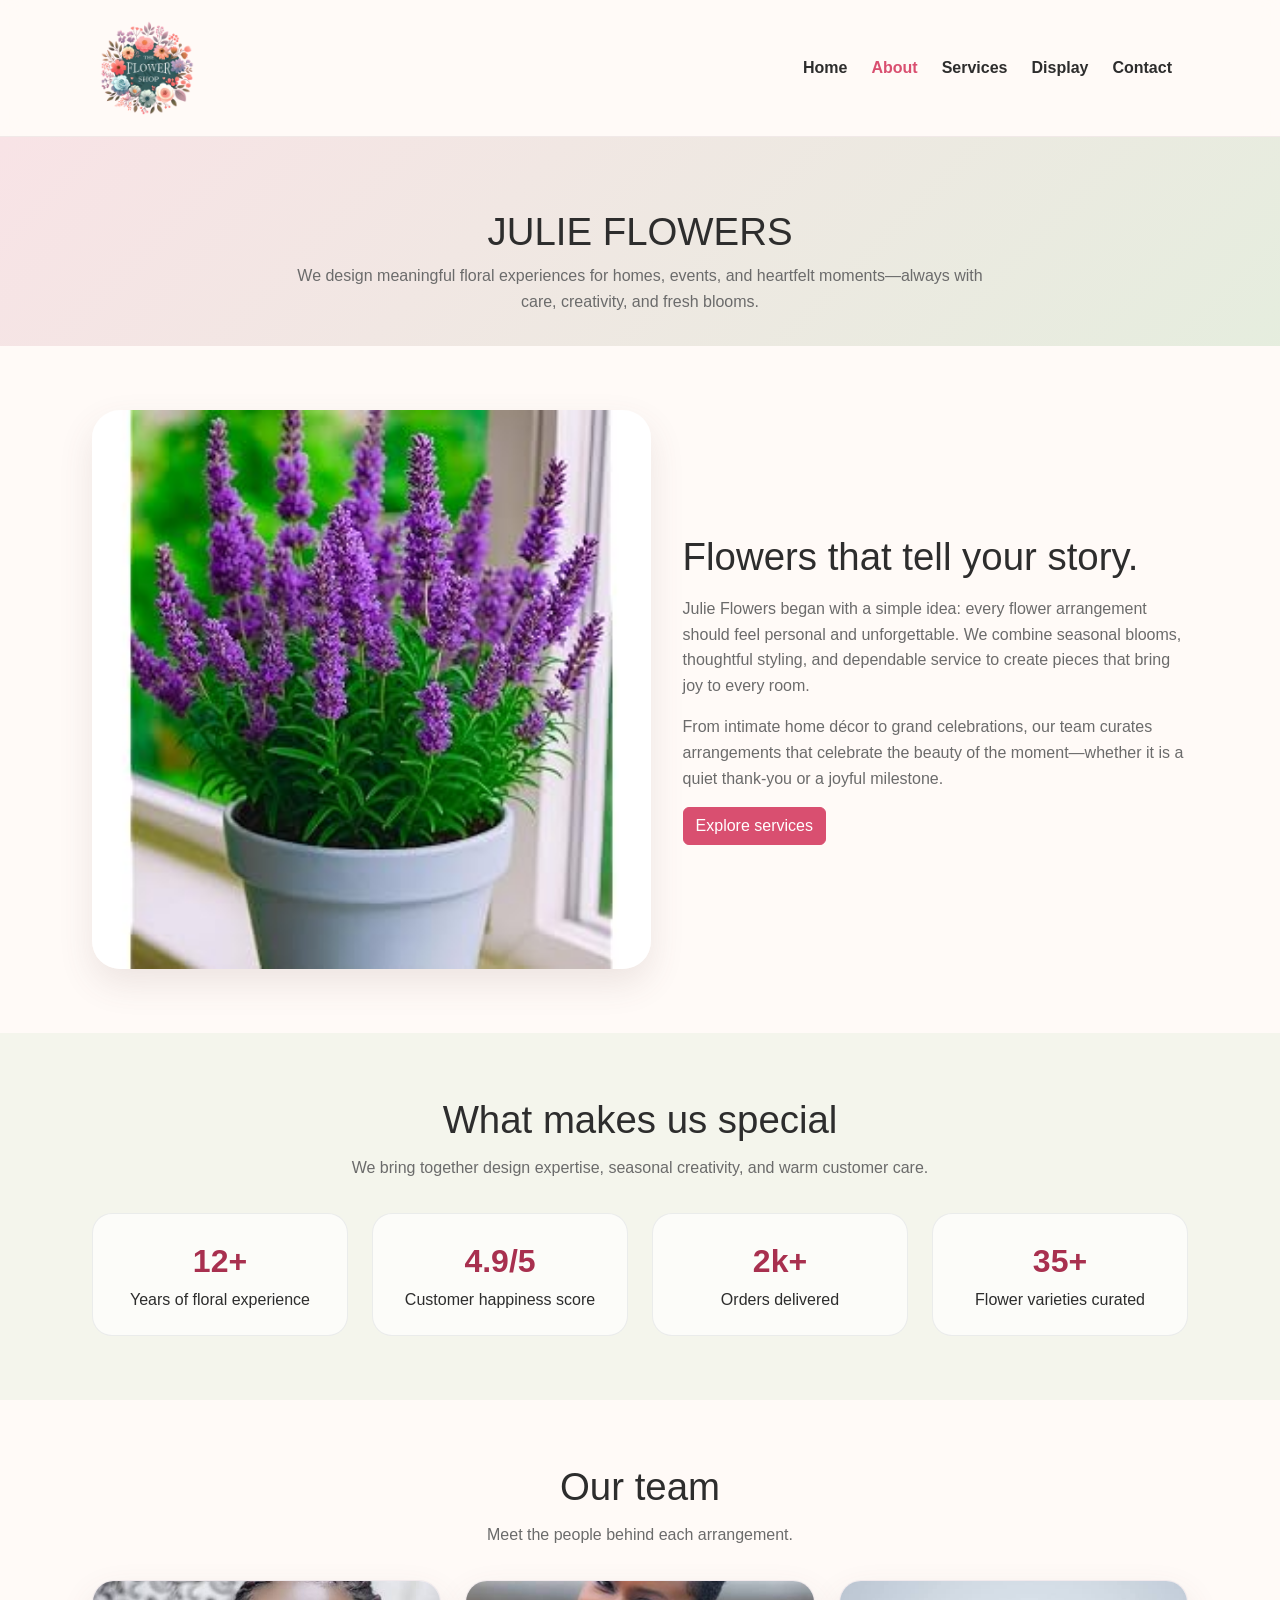
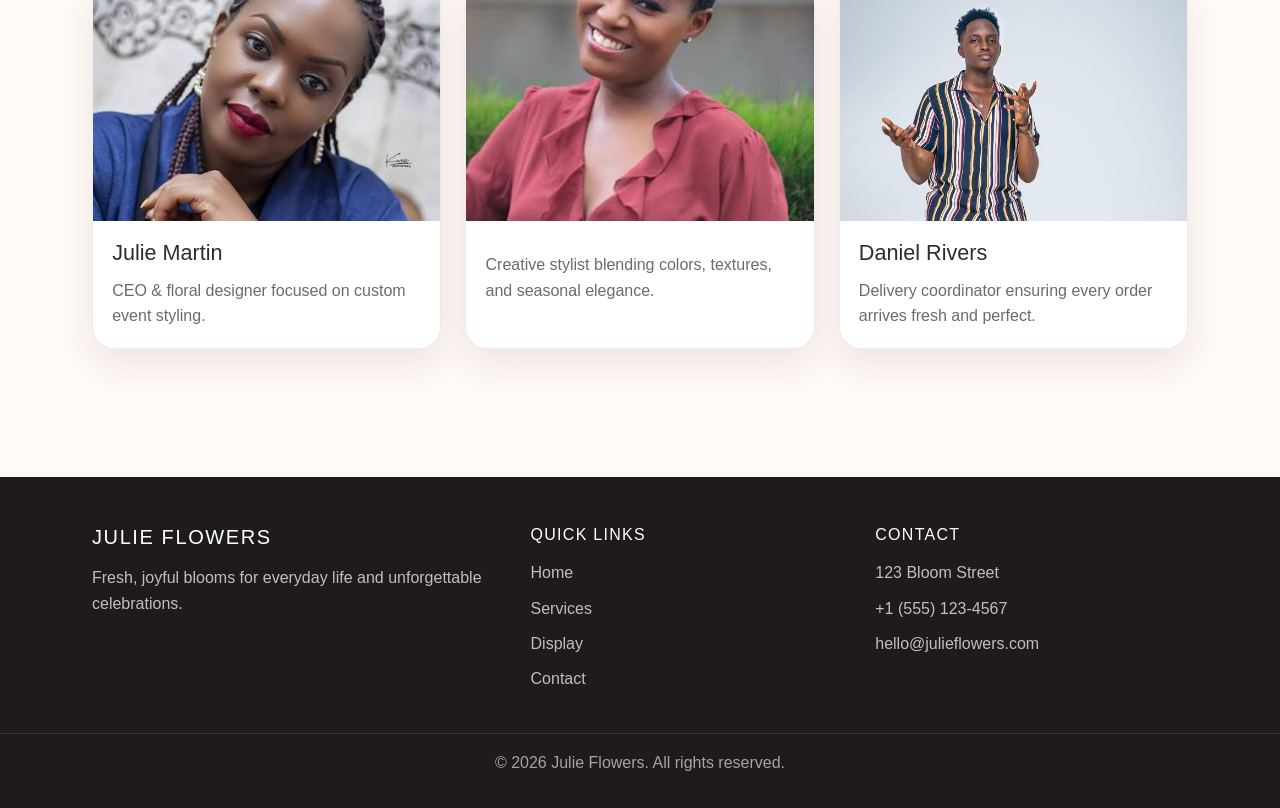
==== about.html @ 266df46c "Add files via upload" ====
<!DOCTYPE html>
<html lang="en">
  <head>
    <meta charset="UTF-8" />
    <meta name="viewport" content="width=device-width, initial-scale=1.0" />
    <title>About | Julie Flowers</title>
    <link href="https://cdn.jsdelivr.net/npm/bootstrap@5.3.8/dist/css/bootstrap.min.css" rel="stylesheet" crossorigin="anonymous" />
    <link rel="stylesheet" href="styles.css" />
  </head>
  <body>
    <header class="site-header">
      <nav class="navbar navbar-expand-lg">
        <div class="container">
          <a class="navbar-brand" href="index.html"><img src="./download (1).png" alt="Julie Flowers logo" /></a>
          <button class="navbar-toggler" type="button" data-bs-toggle="collapse" data-bs-target="#mainNav" aria-controls="mainNav" aria-expanded="false" aria-label="Toggle navigation">
            <span class="navbar-toggler-icon"></span>
          </button>
          <div class="collapse navbar-collapse" id="mainNav">
            <ul class="navbar-nav ms-auto align-items-lg-center">
              <li class="nav-item"><a class="nav-link" href="index.html">Home</a></li>
              <li class="nav-item"><a class="nav-link active" href="about.html">About</a></li>
              <li class="nav-item"><a class="nav-link" href="service.html">Services</a></li>
              <li class="nav-item"><a class="nav-link" href="display.html">Display</a></li>
              <li class="nav-item"><a class="nav-link" href="contact.html">Contact</a></li>
            </ul>
          </div>
        </div>
      </nav>
    </header>

    <main>
      <section class="page-hero">
        <div class="container page-hero-inner fade-up">
        
          <h1>JULIE FLOWERS</h1>
          <p>We design meaningful floral experiences for homes, events, and heartfelt moments—always with care, creativity, and fresh blooms.</p>
        </div>
      </section>

      <section class="section">
        <div class="container story-layout">
          <div class="fade-up">
            <img src="./61cNMTvEzML._AC_SR290,290_.jpg" alt="Beautiful flower arrangements" />
          </div>
          <div class="story-content fade-up">
            <h2>Flowers that tell your story.</h2>
            <p>Julie Flowers began with a simple idea: every flower arrangement should feel personal and unforgettable. We combine seasonal blooms, thoughtful styling, and dependable service to create pieces that bring joy to every room.</p>
            <p>From intimate home décor to grand celebrations, our team curates arrangements that celebrate the beauty of the moment—whether it is a quiet thank-you or a joyful milestone.</p>
            <a href="service.html" class="btn btn-primary">Explore services</a>
          </div>
        </div>
      </section>

      <section class="section" style="background: rgba(223, 234, 216, 0.35);">
        <div class="container">
          <div class="section-heading fade-up">
            <h2>What makes us special</h2>
            <p>We bring together design expertise, seasonal creativity, and warm customer care.</p>
          </div>
          <div class="stat-grid">
            <div class="stat-box fade-up">
              <strong>12+</strong>
              Years of floral experience
            </div>
            <div class="stat-box fade-up">
              <strong>4.9/5</strong>
              Customer happiness score
            </div>
            <div class="stat-box fade-up">
              <strong>2k+</strong>
              Orders delivered
            </div>
            <div class="stat-box fade-up">
              <strong>35+</strong>
              Flower varieties curated
            </div>
          </div>
        </div>
      </section>

      <section class="section">
        <div class="container">
          <div class="section-heading fade-up">
            <h2>Our team</h2>
            <p>Meet the people behind each arrangement.</p>
          </div>
          <div class="team-grid">
            <div class="team-card fade-up">
              <img src="./images (34).png" alt="Julie portrait" />
              <div class="team-card-body">
                <h3>Julie Martin</h3>
                <p>CEO & floral designer focused on custom event styling.</p>
              </div>
            </div>
            <div class="team-card fade-up">
              <img src="./images (32).png" alt="CEO" />
              <div class="team-card-body">
                <h3></h3>
                <p>Creative stylist blending colors, textures, and seasonal elegance.</p>
              </div>
            </div>
            <div class="team-card fade-up">
              <img src="./images (30).png" alt="Delivery team portrait" />
              <div class="team-card-body">
                <h3>Daniel Rivers</h3>
                <p>Delivery coordinator ensuring every order arrives fresh and perfect.</p>
              </div>
            </div>
          </div>
        </div>
      </section>
    </main>

    <footer>
      <div class="container footer-grid">
        <div>
          <h5>Julie Flowers</h5>
          <p>Fresh, joyful blooms for everyday life and unforgettable celebrations.</p>
        </div>
        <div>
          <h6>Quick links</h6>
          <ul class="footer-links">
            <li><a href="index.html">Home</a></li>
            <li><a href="service.html">Services</a></li>
            <li><a href="display.html">Display</a></li>
            <li><a href="contact.html">Contact</a></li>
          </ul>
        </div>
        <div>
          <h6>Contact</h6>
          <ul class="footer-links">
            <li>123 Bloom Street</li>
            <li>+1 (555) 123-4567</li>
            <li>hello@julieflowers.com</li>
          </ul>
        </div>
      </div>
      <div class="footer-bottom">© <span id="year"></span> Julie Flowers. All rights reserved.</div>
    </footer>

    <script src="https://cdn.jsdelivr.net/npm/bootstrap@5.3.8/dist/js/bootstrap.bundle.min.js" crossorigin="anonymous"></script>
    <script src="script.js"></script>
  </body>
</html>
---- styles.css ----
:root {
  --blush: #f7dfe3;
  --rose: #d94f70;
  --rose-dark: #a8304f;
  --sage: #dfead8;
  --green: #6b8f71;
  --green-dark: #3e5d47;
  --cream: #fffaf7;
  --gold: #f4d18a;
  --text: #2d2d2d;
  --muted: #6b6b6b;
  --white: #ffffff;
  --shadow: 0 15px 35px rgba(109, 72, 78, 0.12);
}

* {
  box-sizing: border-box;
}

html {
  scroll-behavior: smooth;
}

body {
  margin: 0;
  font-family: Arial, Helvetica, sans-serif;
  background: var(--cream);
  color: var(--text);
  line-height: 1.6;
}

img {
  max-width: 100%;
  display: block;
}

a {
  text-decoration: none;
}

.container {
  width: min(1120px, calc(100% - 2rem));
  margin: 0 auto;
}

.site-header {
  position: sticky;
  top: 0;
  z-index: 1000;
}

.navbar {
  background: rgba(255, 250, 247, 0.9);
  backdrop-filter: blur(12px);
  border-bottom: 1px solid rgba(123, 93, 109, 0.1);
  transition: all 0.3s ease;
}

.navbar.scrolled {
  box-shadow: 0 8px 18px rgba(89, 54, 63, 0.08);
  background: rgba(255, 250, 247, 0.97);
}

.navbar-brand img {
  width: 110px;
  height: auto;
}

.nav-link {
  color: var(--text) !important;
  font-weight: 600;
  margin-right: 0.5rem;
}

.nav-link.active,
.nav-link:hover {
  color: var(--rose) !important;
}

.btn-primary {
  background: var(--rose);
  border-color: var(--rose);
}

.btn-primary:hover {
  background: var(--rose-dark);
  border-color: var(--rose-dark);
}

.btn-outline-primary {
  color: var(--rose);
  border-color: var(--rose);
}

.btn-outline-primary:hover {
  background: var(--rose);
  border-color: var(--rose);
}

.hero {
  padding: 5rem 0 3rem;
  background: linear-gradient(135deg, rgba(247, 223, 227, 0.75), rgba(223, 234, 216, 0.8));
}

.hero-inner {
  display: grid;
  grid-template-columns: 1.1fr 0.9fr;
  align-items: center;
  gap: 2rem;
}

.hero-copy h1 {
  font-size: clamp(2.3rem, 4vw, 4.25rem);
  font-weight: 800;
  line-height: 1.05;
  margin-bottom: 1rem;
}

.hero-copy p {
  color: var(--muted);
  font-size: 1.08rem;
  margin-bottom: 1.5rem;
}

.hero-cta {
  display: flex;
  gap: 1rem;
  flex-wrap: wrap;
}

.hero-image-wrapper {
  position: relative;
}

.hero-image-wrapper img {
  width: 100%;
  border-radius: 28px;
  object-fit: cover;
  box-shadow: var(--shadow);
}

.badge-pill {
  display: inline-flex;
  align-items: center;
  gap: 0.5rem;
  background: rgba(255, 255, 255, 0.7);
  padding: 0.55rem 0.9rem;
  border-radius: 999px;
  font-size: 0.75rem;
  font-weight: 700;
  letter-spacing: 0.08em;
  text-transform: uppercase;
  color: var(--rose-dark);
  margin-bottom: 1rem;
}

.section {
  padding: 4rem 0;
}

.section-heading {
  text-align: center;
  margin-bottom: 2rem;
}

.section-heading h2 {
  font-size: clamp(2rem, 3vw, 3rem);
  margin-bottom: 0.75rem;
}

.section-heading p {
  max-width: 700px;
  margin: 0 auto;
  color: var(--muted);
}

.feature-grid,
.service-grid,
.display-grid,
.team-grid,
.stat-grid {
  display: grid;
  gap: 1.5rem;
}

.feature-grid {
  grid-template-columns: repeat(4, minmax(0, 1fr));
}

.feature-card,
.service-card,
.display-card,
.team-card {
  background: var(--white);
  border-radius: 22px;
  overflow: hidden;
  border: 1px solid rgba(188, 150, 166, 0.2);
  box-shadow: var(--shadow);
  transition: transform 0.25s ease, box-shadow 0.25s ease;
}

.feature-card:hover,
.service-card:hover,
.display-card:hover,
.team-card:hover {
  transform: translateY(-6px);
  box-shadow: 0 22px 35px rgba(109, 72, 78, 0.13);
}

.feature-card {
  padding: 1.5rem;
}

.feature-icon {
  width: 60px;
  height: 60px;
  border-radius: 16px;
  background: linear-gradient(135deg, var(--blush), var(--sage));
  display: grid;
  place-items: center;
  font-size: 1.7rem;
  margin-bottom: 1rem;
}

.feature-card h3,
.service-card h3,
.team-card h3 {
  font-size: 1.35rem;
  margin-bottom: 0.75rem;
}

.feature-card p,
.service-card p,
.team-card p {
  color: var(--muted);
  margin: 0;
}

.service-grid {
  grid-template-columns: repeat(3, minmax(0, 1fr));
}

.service-card {
  padding: 1.2rem;
}

.service-card img,
.display-card img,
.team-card img {
  width: 100%;
  height: 240px;
  object-fit: cover;
}

.service-card-body,
.display-card-body,
.team-card-body {
  padding: 1.2rem;
}

.service-card .price {
  display: inline-block;
  font-weight: 700;
  color: var(--rose-dark);
  margin-top: 0.5rem;
}

.display-grid {
  grid-template-columns: repeat(4, minmax(0, 1fr));
}

.display-card {
  padding: 0;
}

.display-card .tag {
  position: absolute;
  top: 1rem;
  left: 1rem;
  background: rgba(255, 255, 255, 0.9);
  border-radius: 999px;
  padding: 0.35rem 0.7rem;
  font-size: 0.7rem;
  text-transform: uppercase;
  letter-spacing: 0.08em;
  font-weight: 700;
  color: var(--green-dark);
}

.gallery-item {
  position: relative;
}

.story-layout {
  display: grid;
  grid-template-columns: 1.05fr 0.95fr;
  gap: 2rem;
  align-items: center;
}

.story-layout img {
  width: 100%;
  border-radius: 28px;
  box-shadow: var(--shadow);
}

.story-content h2 {
  font-size: clamp(2rem, 3vw, 2.7rem);
  margin-bottom: 1rem;
}

.story-content p {
  color: var(--muted);
  margin-bottom: 1rem;
}

.stat-grid {
  grid-template-columns: repeat(4, minmax(0, 1fr));
  margin-top: 2rem;
}

.stat-box {
  background: rgba(255,255,255,0.7);
  border: 1px solid rgba(104, 117, 134, 0.12);
  border-radius: 20px;
  padding: 1.4rem;
  text-align: center;
}

.stat-box strong {
  display: block;
  font-size: 2rem;
  color: var(--rose-dark);
}

.team-grid {
  grid-template-columns: repeat(3, minmax(0, 1fr));
}

.contact-wrap {
  display: grid;
  grid-template-columns: 0.8fr 1.2fr;
  gap: 2rem;
}

.contact-card {
  background: var(--white);
  border-radius: 22px;
  box-shadow: var(--shadow);
  padding: 2rem;
  border: 1px solid rgba(188, 150, 166, 0.2);
}

.contact-info {
  list-style: none;
  padding: 0;
  margin: 1.5rem 0 0;
}

.contact-info li {
  margin-bottom: 0.9rem;
  color: var(--muted);
}

.form-group {
  margin-bottom: 1rem;
}

.form-group label {
  display: block;
  margin-bottom: 0.45rem;
  font-weight: 600;
}

.form-group input,
.form-group textarea,
.form-group select {
  width: 100%;
  padding: 0.8rem 0.9rem;
  border-radius: 12px;
  border: 1px solid rgba(118, 118, 118, 0.2);
  background: #fff;
  font: inherit;
}

.form-group input:focus,
.form-group textarea:focus,
.form-group select:focus {
  outline: 2px solid rgba(217, 79, 112, 0.18);
  border-color: var(--rose);
}

.form-status {
  min-height: 1.4rem;
  margin-top: 0.7rem;
  font-weight: 600;
  color: var(--green-dark);
}

.page-hero {
  padding: 4.5rem 0 2rem;
  background: linear-gradient(135deg, rgba(247, 223, 227, 0.85), rgba(223, 234, 216, 0.8));
}

.page-hero-inner {
  text-align: center;
}

.page-hero-inner h1 {
  font-size: clamp(2.2rem, 3vw, 3.2rem);
  margin-bottom: 0.5rem;
}

.page-hero-inner p {
  color: var(--muted);
  margin: 0 auto;
  max-width: 700px;
}

footer {
  background: #1f1a1d;
  color: var(--white);
  padding-top: 3rem;
  margin-top: 4rem;
}

.footer-grid {
  display: grid;
  grid-template-columns: 1.3fr 1fr 1fr;
  gap: 2rem;
}

.footer-grid h5,
.footer-grid h6 {
  margin-bottom: 1rem;
  color: var(--white);
  letter-spacing: 0.08em;
  text-transform: uppercase;
}

.footer-grid p,
.footer-grid li,
.footer-grid a {
  color: rgba(255,255,255,0.72);
}

.footer-links {
  list-style: none;
  padding: 0;
  margin: 0;
}

.footer-links li {
  margin-bottom: 0.6rem;
}

.footer-bottom {
  border-top: 1px solid rgba(255,255,255,0.12);
  margin-top: 2rem;
  padding: 1rem 0 2rem;
  text-align: center;
  color: rgba(255,255,255,0.6);
}

.fade-up {
  opacity: 0;
  transform: translateY(24px);
  transition: opacity 0.8s ease, transform 0.8s ease;
}

.fade-up.visible {
  opacity: 1;
  transform: translateY(0);
}

@media (max-width: 991px) {
  .hero-inner,
  .story-layout,
  .contact-wrap,
  .footer-grid {
    grid-template-columns: 1fr;
  }

  .feature-grid {
    grid-template-columns: repeat(2, minmax(0, 1fr));
  }

  .service-grid,
  .display-grid,
  .team-grid,
  .stat-grid {
    grid-template-columns: repeat(2, minmax(0, 1fr));
  }
}

@media (max-width: 576px) {
  .feature-grid,
  .service-grid,
  .display-grid,
  .team-grid,
  .stat-grid {
    grid-template-columns: 1fr;
  }

  .hero {
    padding-top: 4rem;
  }

  .hero-cta {
    flex-direction: column;
  }
}
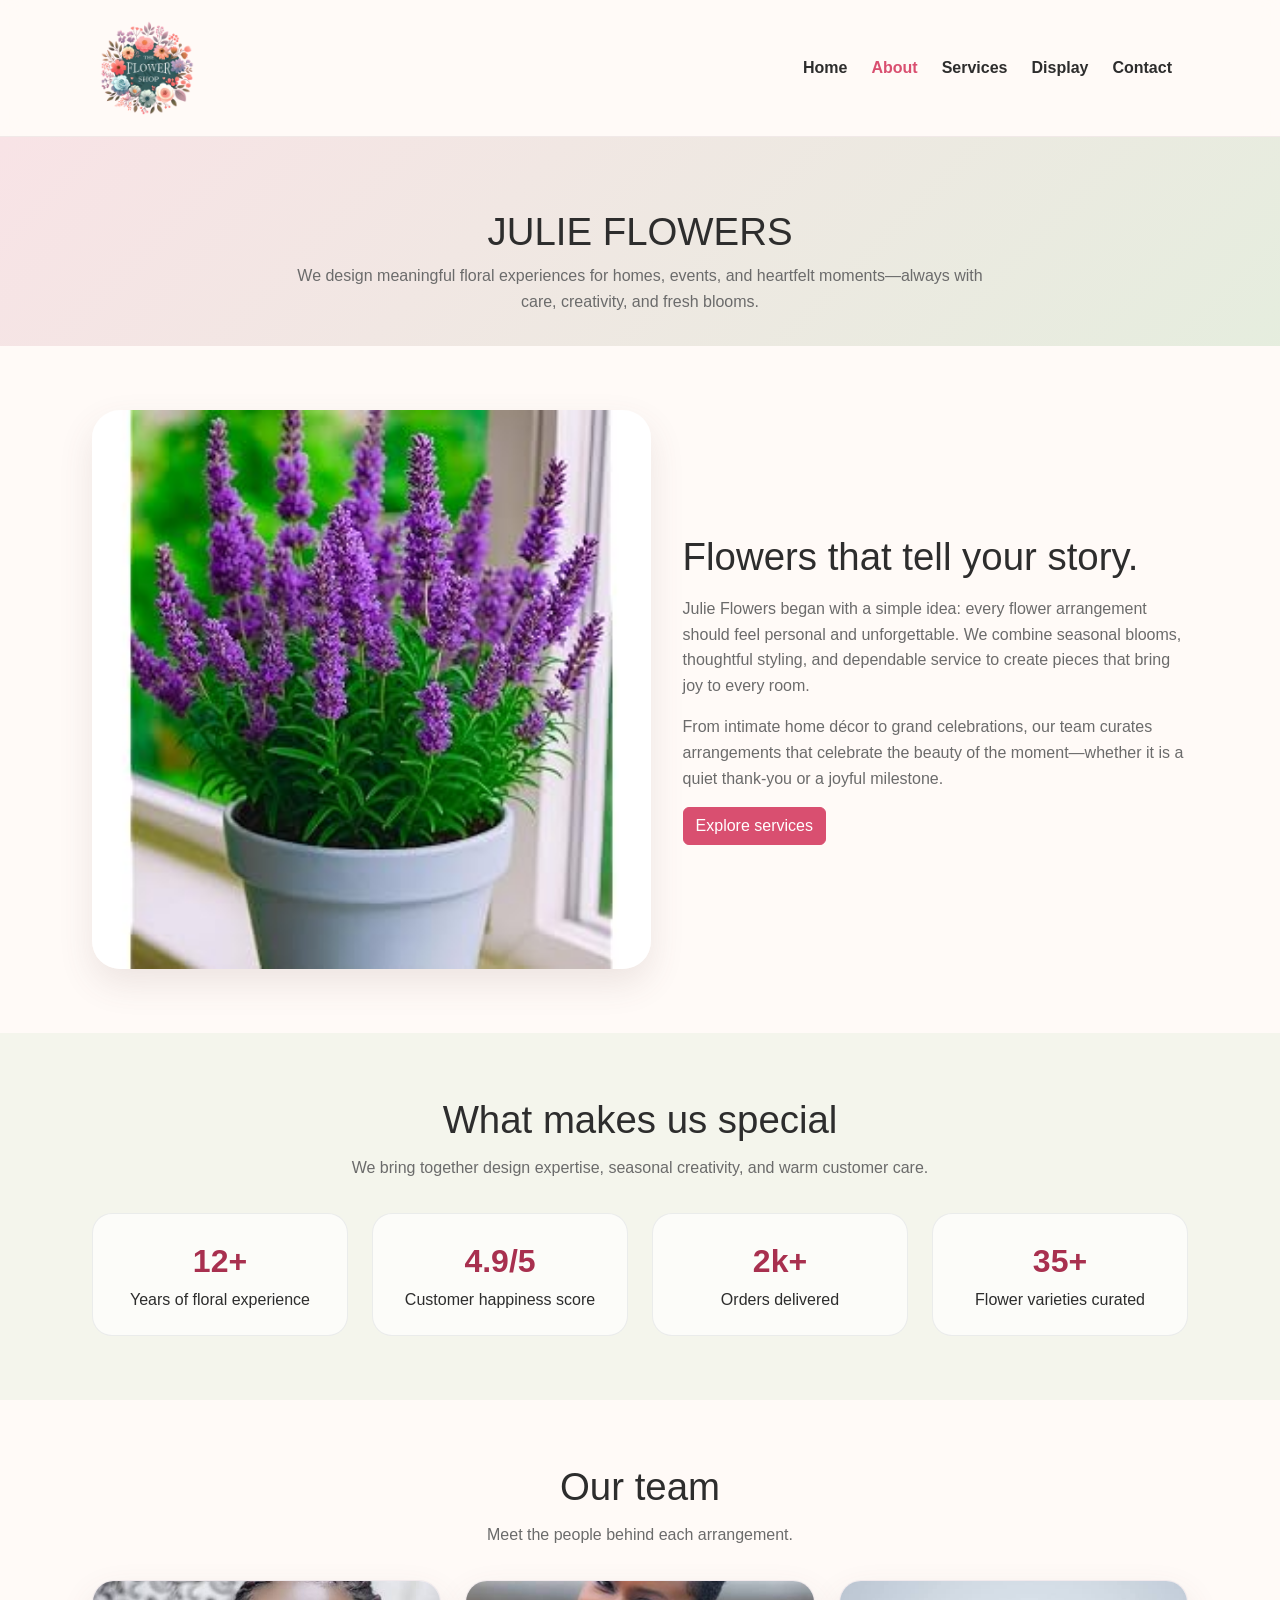
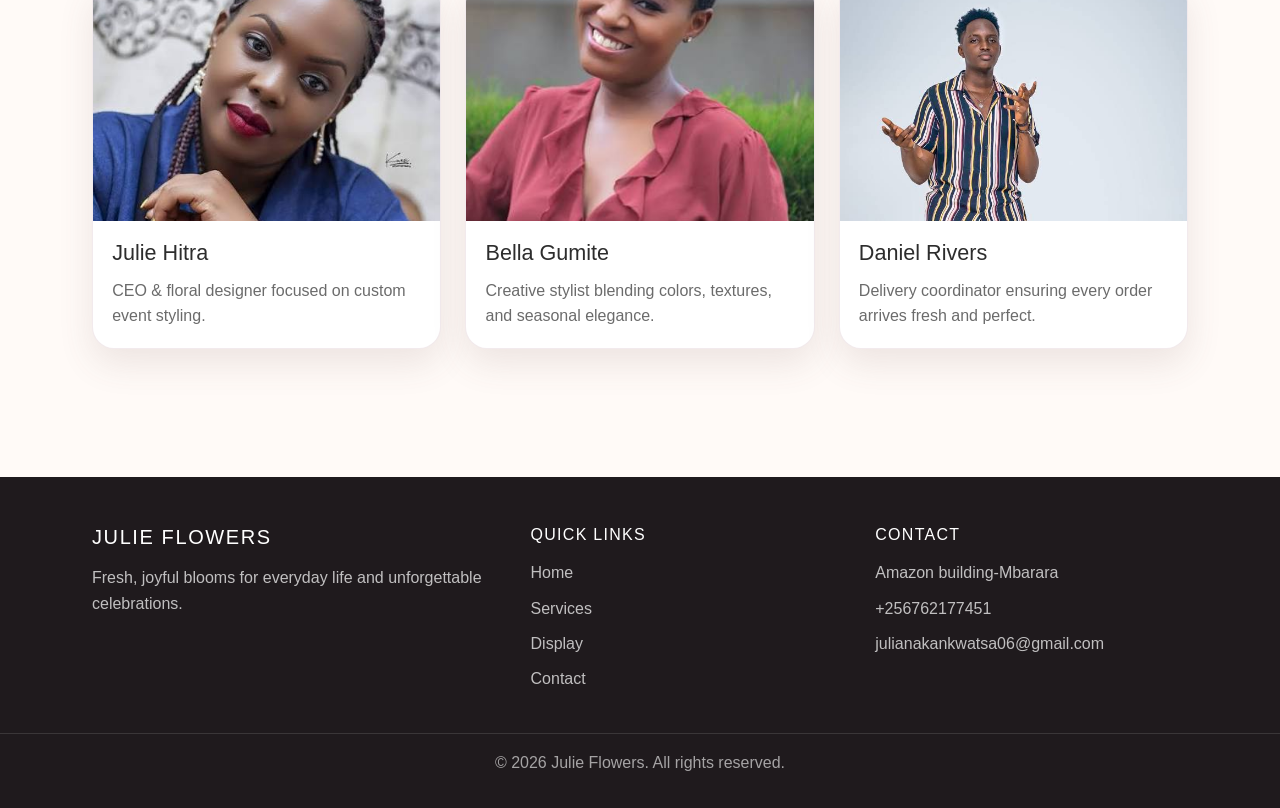
==== commit 39a7f03d: "Add files via upload" ====
--- a/about.html
+++ b/about.html
@@ -88,14 +88,14 @@
             <div class="team-card fade-up">
               <img src="./images (34).png" alt="Julie portrait" />
               <div class="team-card-body">
-                <h3>Julie Martin</h3>
+                <h3>Julie Hitra</h3>
                 <p>CEO & floral designer focused on custom event styling.</p>
               </div>
             </div>
             <div class="team-card fade-up">
               <img src="./images (32).png" alt="CEO" />
               <div class="team-card-body">
-                <h3></h3>
+                <h3>Bella Gumite</h3>
                 <p>Creative stylist blending colors, textures, and seasonal elegance.</p>
               </div>
             </div>
@@ -129,9 +129,9 @@
         <div>
           <h6>Contact</h6>
           <ul class="footer-links">
-            <li>123 Bloom Street</li>
-            <li>+1 (555) 123-4567</li>
-            <li>hello@julieflowers.com</li>
+            <li>Amazon building-Mbarara</li>
+            <li>+256762177451</li>
+            <li>julianakankwatsa06@gmail.com</li>
           </ul>
         </div>
       </div>
